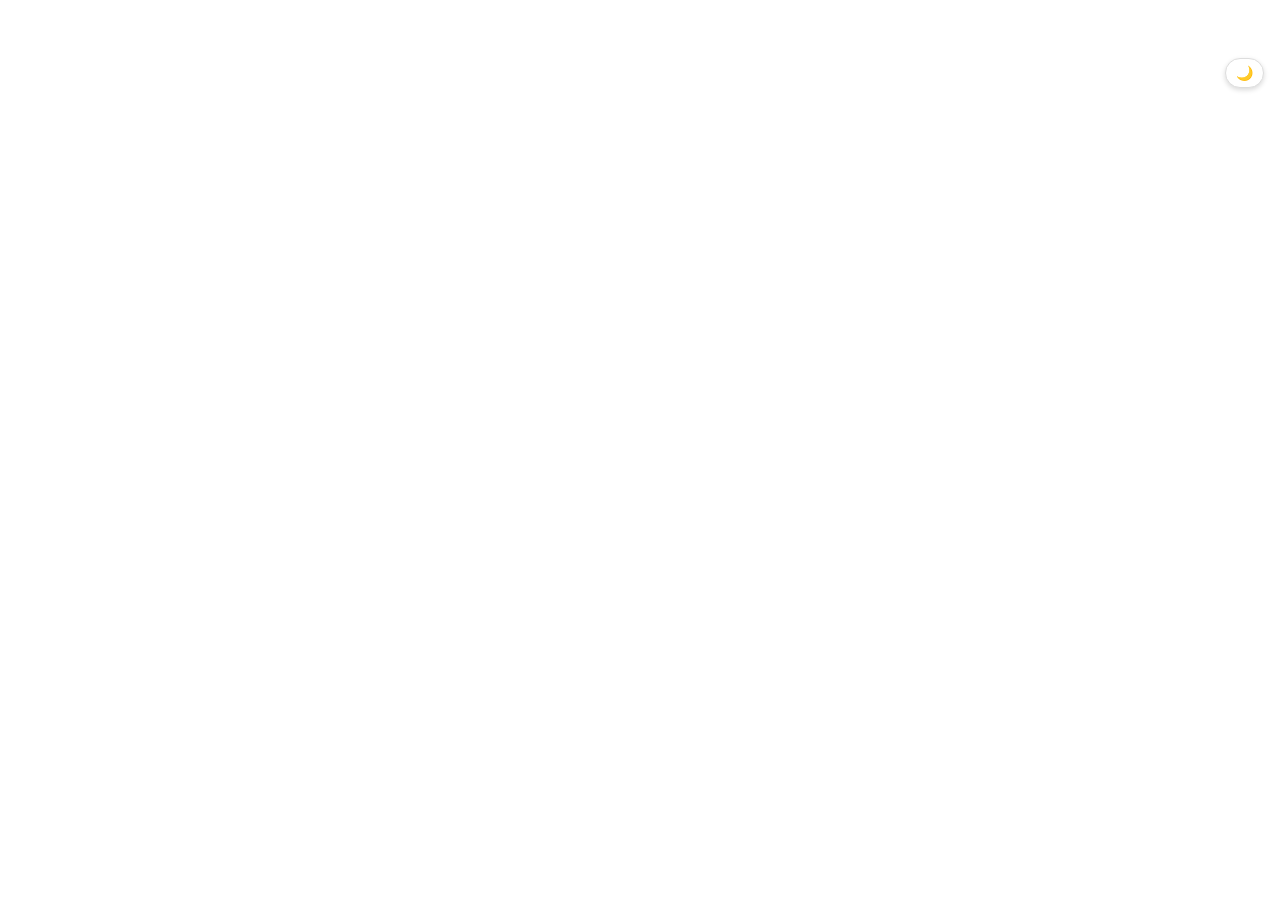
==== docs/index.html @ a21c77ed "docs: add docs docsify" ====
<!DOCTYPE html>
<html lang="en">
<head>
  <meta charset="UTF-8" />
  <title>SkinDx Docs</title>
  <meta name="viewport" content="width=device-width, initial-scale=1.0"/>
  <meta name="description" content="SkinDx Documentation">
  <meta name="author" content="Lise Karimi" />

  <!-- 💊 Emoji Favicon -->
  <link rel="icon" href="data:image/svg+xml,<svg xmlns=%22http://www.w3.org/2000/svg%22 viewBox=%220 0 100 100%22><text y=%22.9em%22 font-size=%2290%22>🔬</text></svg>">

  <!-- Light + Dark themes -->
  <link id="theme-light" rel="stylesheet"
        href="https://cdn.jsdelivr.net/npm/docsify-themeable/dist/css/theme-simple.css">
  <link id="theme-dark" rel="stylesheet"
        href="https://cdn.jsdelivr.net/npm/docsify-themeable/dist/css/theme-simple-dark.css" disabled>

  <style>
    #themeToggle {
      position: fixed;
      right: 16px;
      top: 58px;
      z-index: 9999;
      padding: 6px 10px;
      border-radius: 20px;
      border: 1px solid #ddd;
      background: #fff;
      cursor: pointer;
      font-size: 14px;
      box-shadow: 0 2px 5px rgba(0,0,0,0.15);
    }
    #themeToggle:hover { opacity: 0.85; }
    body[data-theme="dark"] #themeToggle {
      background: #333;
      border-color: #555;
      color: #fff;
    }
    @media (max-width: 768px){
      #themeToggle { right: 12px; top: 52px; }
    }
  </style>
</head>
<body>
  <div id="app"></div>
  <button id="themeToggle" title="Toggle theme">🌙</button>

  <script>
    window.$docsify = {
      name: 'SkinDx Docs',
      repo: 'https://github.com/lisekarimi/skindx',
      loadSidebar: true,
      loadNavbar: true,
      subMaxLevel: 2,
      search: {
        maxAge: 86400000,
        paths: 'auto',
        placeholder: '🔍 Search',
        noData: 'No results found!',
        depth: 6,
        hideOtherSidebarContent: false,
      },
      pagination: {
        previousText: 'Previous',
        nextText: 'Next',
        crossChapter: true,
        crossChapterText: true,
      },
      copyCode: {
        buttonText: 'Copy',
        errorText: 'Error',
        successText: 'Copied!'
      },
      plugins: [
        function (hook) {
          hook.doneEach(function () {
            document.title = 'SkinDx Docs';
          });
        }
      ]
    };

    // Theme toggle
    (function () {
      const KEY = 'docsify-theme';
      const light = document.getElementById('theme-light');
      const dark  = document.getElementById('theme-dark');
      const saved = localStorage.getItem(KEY);
      const prefersDark = matchMedia('(prefers-color-scheme: dark)').matches;
      const toggleBtn = document.getElementById('themeToggle');

      function apply(theme){
        dark.disabled  = theme !== 'dark';
        light.disabled = theme === 'dark';
        localStorage.setItem(KEY, theme);
        toggleBtn.textContent = theme === 'dark' ? '☀️' : '🌙';
        document.body.setAttribute('data-theme', theme);
      }

      apply(saved || (prefersDark ? 'dark' : 'light'));
      toggleBtn.onclick = () => apply(dark.disabled ? 'dark' : 'light');
    })();
  </script>

  <!-- Docsify core + plugins -->

  <script src="https://cdn.jsdelivr.net/npm/docsify@4/lib/docsify.min.js"></script>
  <script src="https://cdn.jsdelivr.net/npm/docsify/lib/plugins/search.min.js"></script>
  <script src="https://cdn.jsdelivr.net/npm/docsify/lib/plugins/zoom-image.min.js"></script>
  <script src="https://cdn.jsdelivr.net/npm/docsify/lib/plugins/emoji.min.js"></script>
  <script src="//cdn.jsdelivr.net/npm/docsify-copy-code/dist/docsify-copy-code.min.js"></script>
  <script src="//cdn.jsdelivr.net/npm/docsify-pagination/dist/docsify-pagination.min.js"></script>
  <!-- Language highlighting -->
  <script src="//cdn.jsdelivr.net/npm/prismjs@1/components/prism-python.min.js"></script>
  <script src="//cdn.jsdelivr.net/npm/prismjs@1/components/prism-bash.min.js"></script>
  <script src="//cdn.jsdelivr.net/npm/prismjs@1/components/prism-yaml.min.js"></script>
  <script src="//cdn.jsdelivr.net/npm/prismjs@1/components/prism-json.min.js"></script>
  <!-- PageBotAI Chatbot - Start -->
  <script src="static/js/chatbot.js"></script>
  <!-- PageBotAI Chatbot - End -->
</body>
</html>
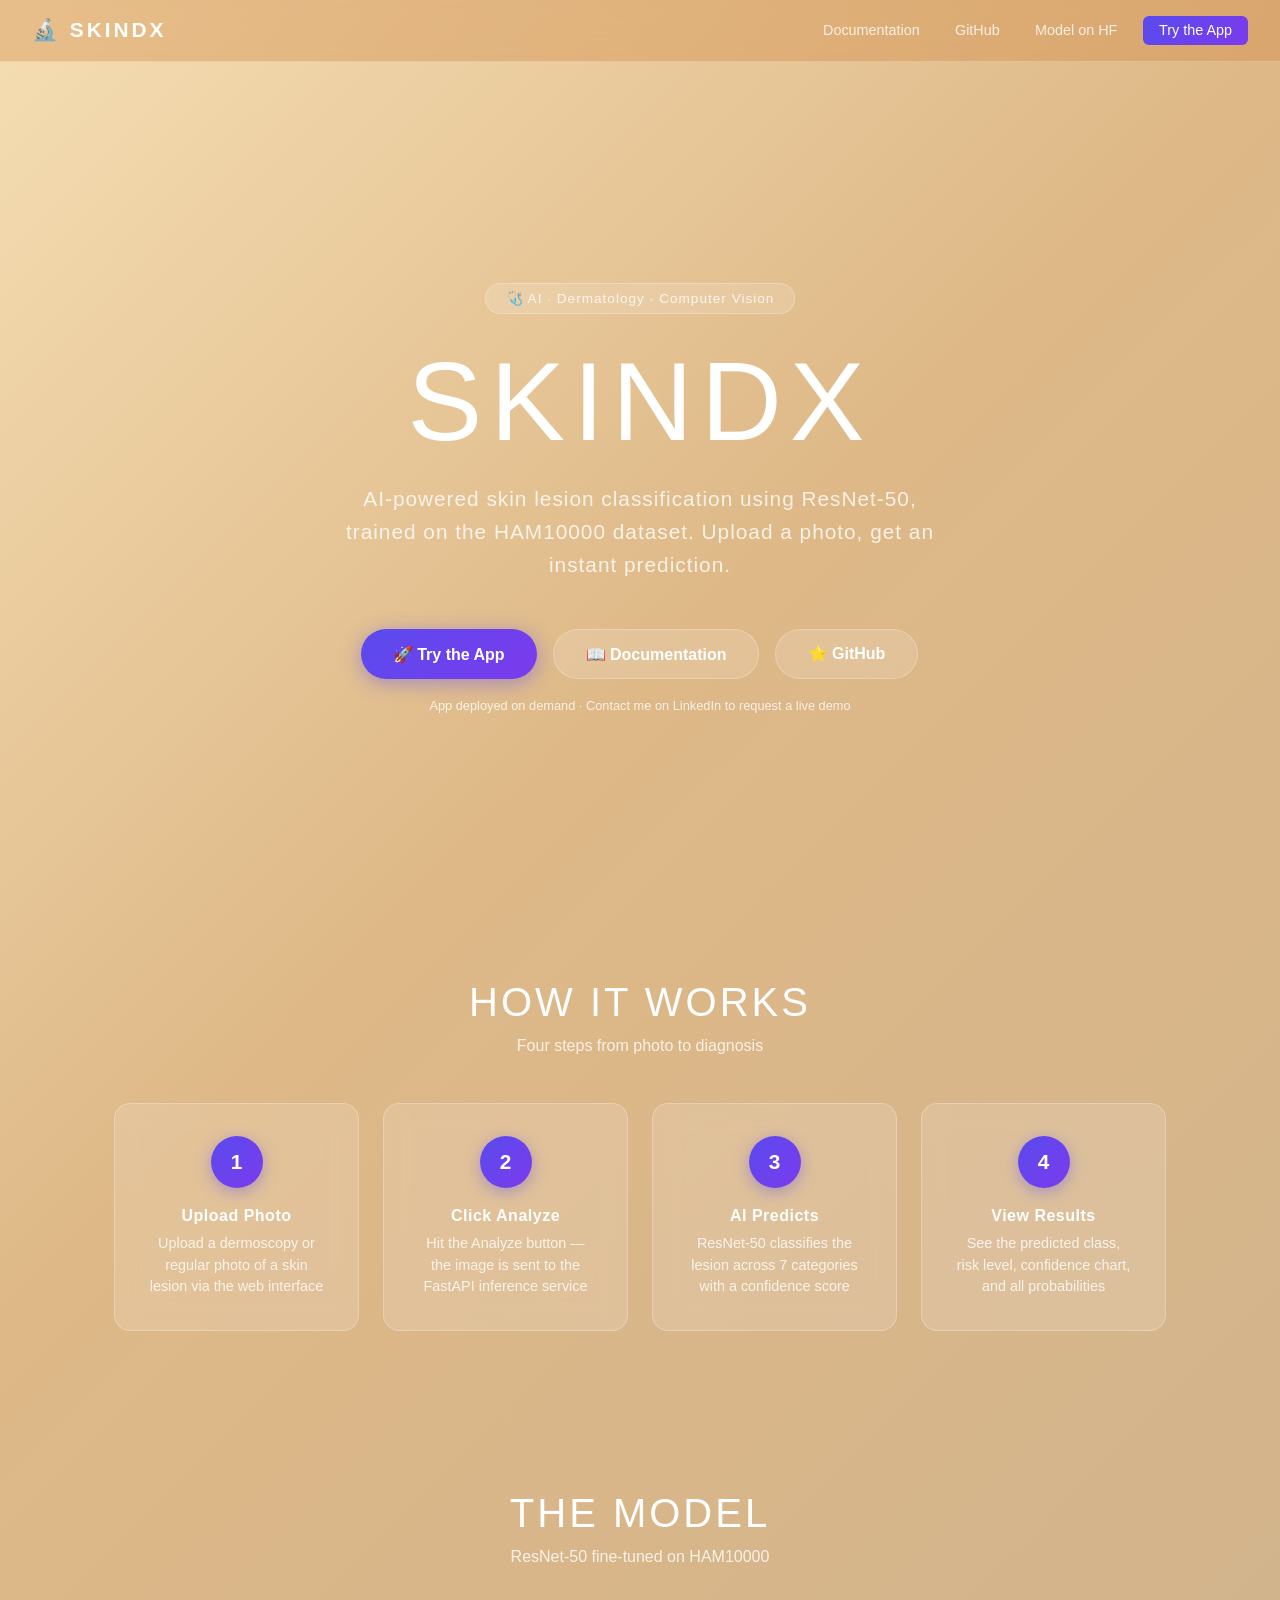
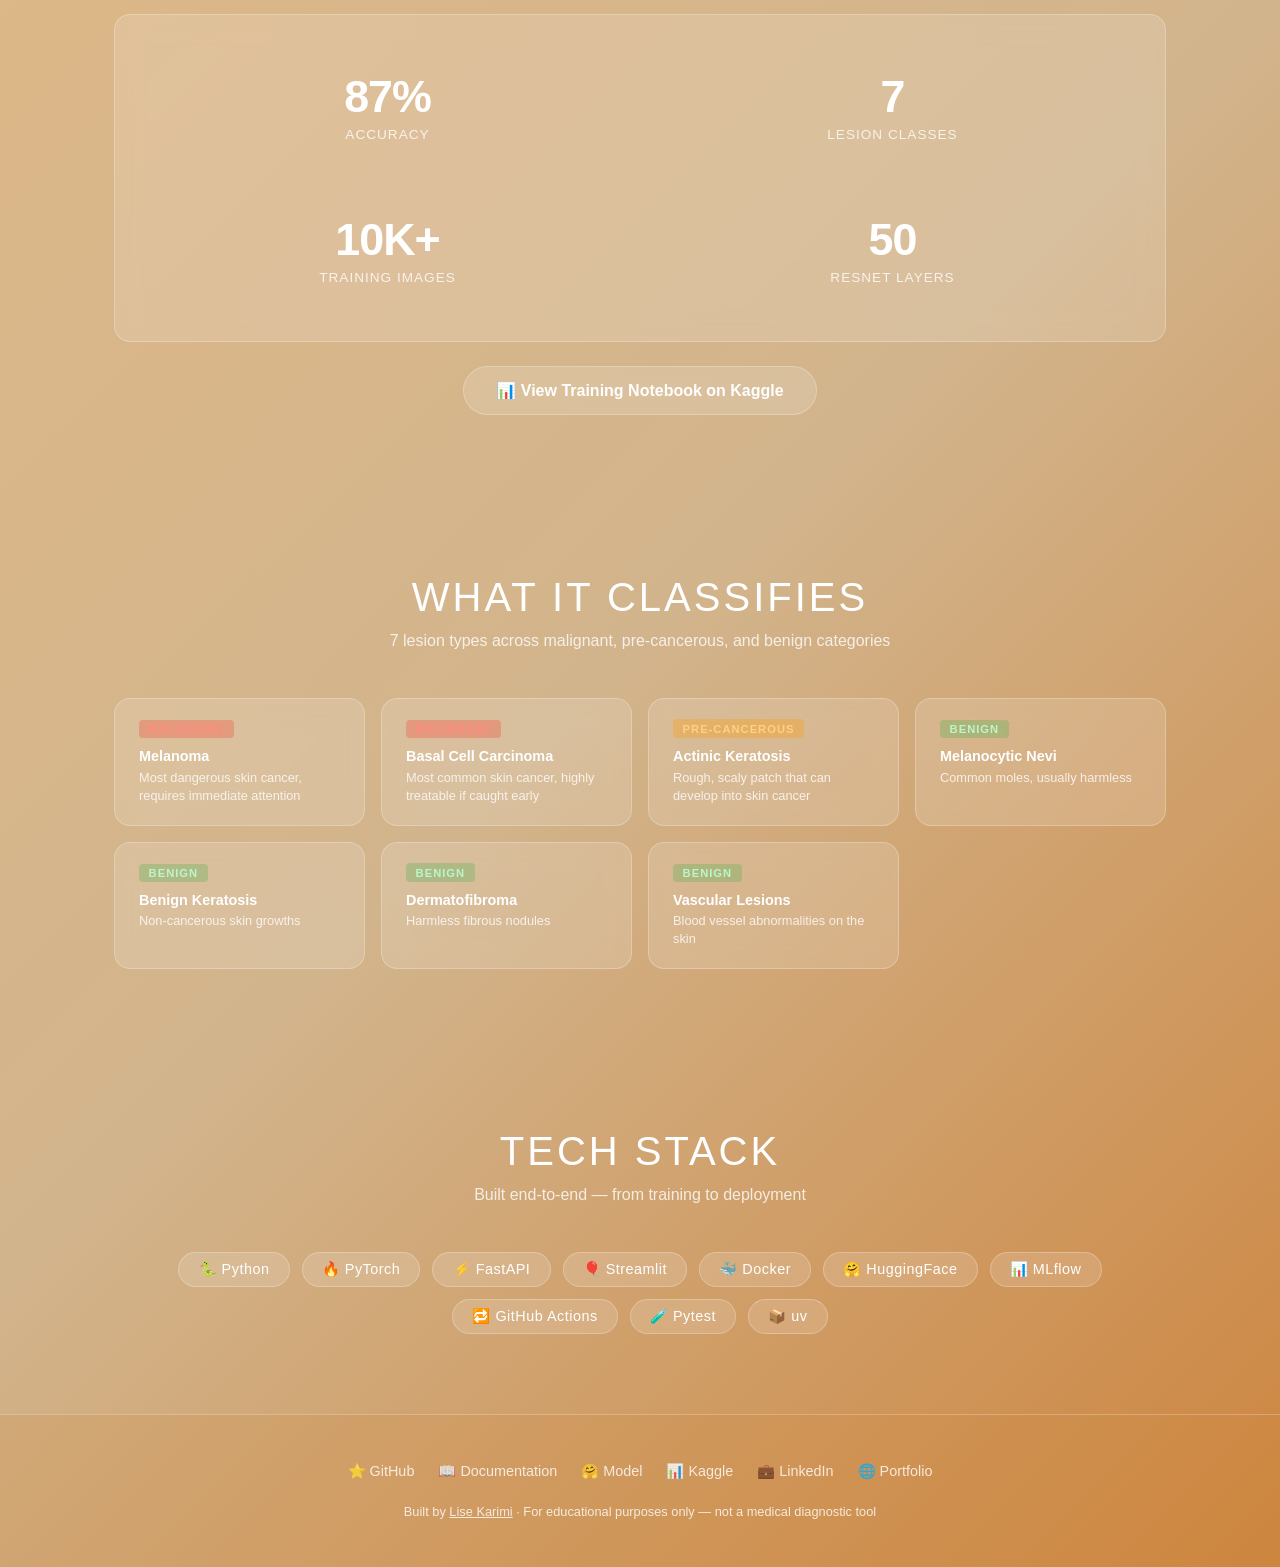
==== commit 5b57c959: "docs: refactor path and add landing page" ====
--- a/docs/index.html
+++ b/docs/index.html
@@ -1,122 +1,421 @@
 <!DOCTYPE html>
 <html lang="en">
 <head>
-  <meta charset="UTF-8" />
-  <title>SkinDx Docs</title>
+  <meta charset="UTF-8"/>
   <meta name="viewport" content="width=device-width, initial-scale=1.0"/>
-  <meta name="description" content="SkinDx Documentation">
-  <meta name="author" content="Lise Karimi" />
-
-  <!-- 💊 Emoji Favicon -->
+  <title>SKINDX — Skin Lesion Classification</title>
+  <meta name="description" content="AI-powered skin lesion classification using ResNet-50. Built with PyTorch, FastAPI, and Streamlit."/>
   <link rel="icon" href="data:image/svg+xml,<svg xmlns=%22http://www.w3.org/2000/svg%22 viewBox=%220 0 100 100%22><text y=%22.9em%22 font-size=%2290%22>🔬</text></svg>">
-
-  <!-- Light + Dark themes -->
-  <link id="theme-light" rel="stylesheet"
-        href="https://cdn.jsdelivr.net/npm/docsify-themeable/dist/css/theme-simple.css">
-  <link id="theme-dark" rel="stylesheet"
-        href="https://cdn.jsdelivr.net/npm/docsify-themeable/dist/css/theme-simple-dark.css" disabled>
-
   <style>
-    #themeToggle {
+    *, *::before, *::after { box-sizing: border-box; margin: 0; padding: 0; }
+
+    :root {
+      --skin-1: #F5DEB3;
+      --skin-2: #DEB887;
+      --skin-3: #D2B48C;
+      --skin-4: #CD853F;
+      --purple: #594bed;
+      --purple-dark: #7c3aed;
+      --glass: rgba(255,255,255,0.15);
+      --glass-border: rgba(255,255,255,0.25);
+      --text: #ffffff;
+      --text-muted: rgba(255,255,255,0.8);
+    }
+
+    html { scroll-behavior: smooth; }
+
+    body {
+      font-family: 'Helvetica Neue', Arial, sans-serif;
+      background: linear-gradient(135deg, var(--skin-1) 0%, var(--skin-2) 30%, var(--skin-3) 65%, var(--skin-4) 100%);
+      min-height: 100vh;
+      color: var(--text);
+    }
+
+    /* ── NAV ── */
+    nav {
       position: fixed;
-      right: 16px;
-      top: 58px;
-      z-index: 9999;
-      padding: 6px 10px;
-      border-radius: 20px;
-      border: 1px solid #ddd;
-      background: #fff;
-      cursor: pointer;
-      font-size: 14px;
-      box-shadow: 0 2px 5px rgba(0,0,0,0.15);
-    }
-    #themeToggle:hover { opacity: 0.85; }
-    body[data-theme="dark"] #themeToggle {
-      background: #333;
-      border-color: #555;
-      color: #fff;
-    }
-    @media (max-width: 768px){
-      #themeToggle { right: 12px; top: 52px; }
+      top: 0; left: 0; right: 0;
+      z-index: 100;
+      display: flex;
+      align-items: center;
+      justify-content: space-between;
+      padding: 1rem 2rem;
+      background: rgba(205,133,63,0.35);
+      backdrop-filter: blur(16px);
+      border-bottom: 1px solid var(--glass-border);
+    }
+    .nav-logo {
+      font-size: 1.3rem;
+      font-weight: 700;
+      letter-spacing: 3px;
+      color: var(--text);
+      text-decoration: none;
+    }
+    .nav-links { display: flex; gap: 1rem; align-items: center; flex-wrap: wrap; }
+    .nav-links a {
+      color: var(--text-muted);
+      text-decoration: none;
+      font-size: 0.9rem;
+      font-weight: 500;
+      transition: color 0.2s;
+      padding: 0.3rem 0.6rem;
+      border-radius: 6px;
+    }
+    .nav-links a:hover { color: var(--text); background: var(--glass); }
+    .nav-links a.btn-nav {
+      background: linear-gradient(135deg, var(--purple), var(--purple-dark));
+      color: var(--text);
+      padding: 0.4rem 1rem;
+    }
+    .nav-links a.btn-nav:hover { opacity: 0.9; background: linear-gradient(135deg, var(--purple), var(--purple-dark)); }
+
+    /* ── SECTIONS ── */
+    section { padding: 5rem 1.5rem; max-width: 1100px; margin: 0 auto; }
+
+    /* ── HERO ── */
+    .hero {
+      min-height: 100vh;
+      display: flex;
+      flex-direction: column;
+      align-items: center;
+      justify-content: center;
+      text-align: center;
+      padding-top: 6rem;
+      max-width: 100%;
+    }
+    .hero-badge {
+      display: inline-block;
+      background: var(--glass);
+      border: 1px solid var(--glass-border);
+      backdrop-filter: blur(8px);
+      border-radius: 50px;
+      padding: 0.4rem 1.2rem;
+      font-size: 0.85rem;
+      letter-spacing: 1px;
+      margin-bottom: 2rem;
+      color: var(--text-muted);
+    }
+    .hero h1 {
+      font-size: clamp(3.5rem, 10vw, 7rem);
+      font-weight: 200;
+      letter-spacing: 8px;
+      line-height: 1;
+      margin-bottom: 1.5rem;
+    }
+    .hero-sub {
+      font-size: clamp(1rem, 2.5vw, 1.3rem);
+      font-weight: 300;
+      color: var(--text-muted);
+      letter-spacing: 1px;
+      max-width: 600px;
+      line-height: 1.6;
+      margin-bottom: 3rem;
+    }
+    .hero-actions { display: flex; gap: 1rem; flex-wrap: wrap; justify-content: center; }
+    .btn {
+      display: inline-flex;
+      align-items: center;
+      gap: 0.5rem;
+      padding: 0.9rem 2rem;
+      border-radius: 50px;
+      font-size: 1rem;
+      font-weight: 600;
+      text-decoration: none;
+      transition: all 0.3s cubic-bezier(0.4,0,0.2,1);
+    }
+    .btn-primary {
+      background: linear-gradient(135deg, var(--purple), var(--purple-dark));
+      color: var(--text);
+      box-shadow: 0 4px 20px rgba(89,75,237,0.45);
+    }
+    .btn-primary:hover {
+      transform: translateY(-2px);
+      box-shadow: 0 8px 28px rgba(89,75,237,0.65);
+    }
+    .btn-secondary {
+      background: var(--glass);
+      color: var(--text);
+      border: 1px solid var(--glass-border);
+      backdrop-filter: blur(8px);
+    }
+    .btn-secondary:hover { background: rgba(255,255,255,0.22); transform: translateY(-2px); }
+    .hero-note {
+      margin-top: 1.2rem;
+      font-size: 0.8rem;
+      color: var(--text-muted);
+    }
+
+    /* ── SECTION HEADER ── */
+    .section-header {
+      text-align: center;
+      margin-bottom: 3rem;
+    }
+    .section-header h2 {
+      font-size: clamp(1.8rem, 4vw, 2.5rem);
+      font-weight: 300;
+      letter-spacing: 3px;
+      margin-bottom: 0.75rem;
+    }
+    .section-header p {
+      color: var(--text-muted);
+      font-size: 1rem;
+      font-weight: 300;
+    }
+
+    /* ── GLASS CARD ── */
+    .card {
+      background: var(--glass);
+      backdrop-filter: blur(12px);
+      border: 1px solid var(--glass-border);
+      border-radius: 16px;
+      padding: 2rem;
+    }
+
+    /* ── HOW IT WORKS ── */
+    .steps { display: grid; grid-template-columns: repeat(auto-fit, minmax(220px, 1fr)); gap: 1.5rem; }
+    .step { text-align: center; }
+    .step-number {
+      width: 52px; height: 52px;
+      background: linear-gradient(135deg, var(--purple), var(--purple-dark));
+      border-radius: 50%;
+      display: flex; align-items: center; justify-content: center;
+      font-size: 1.3rem; font-weight: 700;
+      margin: 0 auto 1.2rem;
+      box-shadow: 0 4px 16px rgba(89,75,237,0.4);
+    }
+    .step h3 { font-size: 1rem; font-weight: 600; margin-bottom: 0.5rem; letter-spacing: 0.5px; }
+    .step p { font-size: 0.9rem; color: var(--text-muted); line-height: 1.5; }
+
+    /* ── MODEL ── */
+    .model-grid { display: grid; grid-template-columns: 1fr 1fr; gap: 1.5rem; }
+    .stat { text-align: center; padding: 1.5rem; }
+    .stat-number { font-size: 2.8rem; font-weight: 700; letter-spacing: -1px; margin-bottom: 0.3rem; }
+    .stat-label { font-size: 0.85rem; color: var(--text-muted); letter-spacing: 1px; text-transform: uppercase; }
+
+    /* ── CLASSES ── */
+    .classes-grid { display: grid; grid-template-columns: repeat(auto-fill, minmax(200px, 1fr)); gap: 1rem; }
+    .class-card { padding: 1.25rem 1.5rem; }
+    .class-tag {
+      display: inline-block;
+      font-size: 0.7rem;
+      font-weight: 700;
+      letter-spacing: 1px;
+      text-transform: uppercase;
+      padding: 0.2rem 0.6rem;
+      border-radius: 4px;
+      margin-bottom: 0.6rem;
+    }
+    .tag-malignant { background: rgba(244,67,54,0.3); color: #ff8a80; }
+    .tag-precancer { background: rgba(255,152,0,0.3); color: #ffd180; }
+    .tag-benign { background: rgba(76,175,80,0.3); color: #b9f6ca; }
+    .class-card h4 { font-size: 0.9rem; font-weight: 600; margin-bottom: 0.3rem; }
+    .class-card p { font-size: 0.8rem; color: var(--text-muted); line-height: 1.4; }
+
+    /* ── TECH STACK ── */
+    .tech-grid { display: flex; flex-wrap: wrap; gap: 0.75rem; justify-content: center; }
+    .tech-pill {
+      background: var(--glass);
+      border: 1px solid var(--glass-border);
+      backdrop-filter: blur(8px);
+      border-radius: 50px;
+      padding: 0.5rem 1.2rem;
+      font-size: 0.9rem;
+      font-weight: 500;
+      letter-spacing: 0.5px;
+    }
+
+    /* ── FOOTER ── */
+    footer {
+      text-align: center;
+      padding: 3rem 1.5rem;
+      border-top: 1px solid var(--glass-border);
+      background: rgba(205,133,63,0.2);
+    }
+    .footer-links { display: flex; gap: 1.5rem; justify-content: center; flex-wrap: wrap; margin-bottom: 1.5rem; }
+    .footer-links a {
+      color: var(--text-muted);
+      text-decoration: none;
+      font-size: 0.9rem;
+      font-weight: 500;
+      transition: color 0.2s;
+    }
+    .footer-links a:hover { color: var(--text); }
+    footer p { font-size: 0.8rem; color: var(--text-muted); }
+
+    /* ── RESPONSIVE ── */
+    @media (max-width: 640px) {
+      nav { padding: 0.8rem 1rem; }
+      .model-grid { grid-template-columns: 1fr 1fr; }
     }
   </style>
 </head>
 <body>
-  <div id="app"></div>
-  <button id="themeToggle" title="Toggle theme">🌙</button>
-
-  <script>
-    window.$docsify = {
-      name: 'SkinDx Docs',
-      repo: 'https://github.com/lisekarimi/skindx',
-      loadSidebar: true,
-      loadNavbar: true,
-      subMaxLevel: 2,
-      search: {
-        maxAge: 86400000,
-        paths: 'auto',
-        placeholder: '🔍 Search',
-        noData: 'No results found!',
-        depth: 6,
-        hideOtherSidebarContent: false,
-      },
-      pagination: {
-        previousText: 'Previous',
-        nextText: 'Next',
-        crossChapter: true,
-        crossChapterText: true,
-      },
-      copyCode: {
-        buttonText: 'Copy',
-        errorText: 'Error',
-        successText: 'Copied!'
-      },
-      plugins: [
-        function (hook) {
-          hook.doneEach(function () {
-            document.title = 'SkinDx Docs';
-          });
-        }
-      ]
-    };
-
-    // Theme toggle
-    (function () {
-      const KEY = 'docsify-theme';
-      const light = document.getElementById('theme-light');
-      const dark  = document.getElementById('theme-dark');
-      const saved = localStorage.getItem(KEY);
-      const prefersDark = matchMedia('(prefers-color-scheme: dark)').matches;
-      const toggleBtn = document.getElementById('themeToggle');
-
-      function apply(theme){
-        dark.disabled  = theme !== 'dark';
-        light.disabled = theme === 'dark';
-        localStorage.setItem(KEY, theme);
-        toggleBtn.textContent = theme === 'dark' ? '☀️' : '🌙';
-        document.body.setAttribute('data-theme', theme);
-      }
-
-      apply(saved || (prefersDark ? 'dark' : 'light'));
-      toggleBtn.onclick = () => apply(dark.disabled ? 'dark' : 'light');
-    })();
-  </script>
-
-  <!-- Docsify core + plugins -->
-
-  <script src="https://cdn.jsdelivr.net/npm/docsify@4/lib/docsify.min.js"></script>
-  <script src="https://cdn.jsdelivr.net/npm/docsify/lib/plugins/search.min.js"></script>
-  <script src="https://cdn.jsdelivr.net/npm/docsify/lib/plugins/zoom-image.min.js"></script>
-  <script src="https://cdn.jsdelivr.net/npm/docsify/lib/plugins/emoji.min.js"></script>
-  <script src="//cdn.jsdelivr.net/npm/docsify-copy-code/dist/docsify-copy-code.min.js"></script>
-  <script src="//cdn.jsdelivr.net/npm/docsify-pagination/dist/docsify-pagination.min.js"></script>
-  <!-- Language highlighting -->
-  <script src="//cdn.jsdelivr.net/npm/prismjs@1/components/prism-python.min.js"></script>
-  <script src="//cdn.jsdelivr.net/npm/prismjs@1/components/prism-bash.min.js"></script>
-  <script src="//cdn.jsdelivr.net/npm/prismjs@1/components/prism-yaml.min.js"></script>
-  <script src="//cdn.jsdelivr.net/npm/prismjs@1/components/prism-json.min.js"></script>
-  <!-- PageBotAI Chatbot - Start -->
-  <script src="static/js/chatbot.js"></script>
-  <!-- PageBotAI Chatbot - End -->
+
+<!-- NAV -->
+<nav>
+  <a class="nav-logo" href="/">🔬 SKINDX</a>
+  <div class="nav-links">
+    <a href="/docs/">Documentation</a>
+    <a href="https://github.com/lisekarimi/skindx">GitHub</a>
+    <a href="https://huggingface.co/lisekarimi/resnet50-ham10000">Model on HF</a>
+    <a class="btn-nav" href="https://skindx.lisekarimi.com">Try the App</a>
+  </div>
+</nav>
+
+<!-- HERO -->
+<div class="hero">
+  <span class="hero-badge">🩺 AI · Dermatology · Computer Vision</span>
+  <h1>SKINDX</h1>
+  <p class="hero-sub">
+    AI-powered skin lesion classification using ResNet-50,
+    trained on the HAM10000 dataset. Upload a photo, get an instant prediction.
+  </p>
+  <div class="hero-actions">
+    <a class="btn btn-primary" href="https://skindx.lisekarimi.com">🚀 Try the App</a>
+    <a class="btn btn-secondary" href="/docs/">📖 Documentation</a>
+    <a class="btn btn-secondary" href="https://github.com/lisekarimi/skindx">⭐ GitHub</a>
+  </div>
+  <p class="hero-note">App deployed on demand · Contact me on LinkedIn to request a live demo</p>
+</div>
+
+<!-- HOW IT WORKS -->
+<section>
+  <div class="section-header">
+    <h2>HOW IT WORKS</h2>
+    <p>Four steps from photo to diagnosis</p>
+  </div>
+  <div class="steps">
+    <div class="card step">
+      <div class="step-number">1</div>
+      <h3>Upload Photo</h3>
+      <p>Upload a dermoscopy or regular photo of a skin lesion via the web interface</p>
+    </div>
+    <div class="card step">
+      <div class="step-number">2</div>
+      <h3>Click Analyze</h3>
+      <p>Hit the Analyze button — the image is sent to the FastAPI inference service</p>
+    </div>
+    <div class="card step">
+      <div class="step-number">3</div>
+      <h3>AI Predicts</h3>
+      <p>ResNet-50 classifies the lesion across 7 categories with a confidence score</p>
+    </div>
+    <div class="card step">
+      <div class="step-number">4</div>
+      <h3>View Results</h3>
+      <p>See the predicted class, risk level, confidence chart, and all probabilities</p>
+    </div>
+  </div>
+</section>
+
+<!-- MODEL -->
+<section>
+  <div class="section-header">
+    <h2>THE MODEL</h2>
+    <p>ResNet-50 fine-tuned on HAM10000</p>
+  </div>
+  <div class="card model-grid">
+    <div class="stat">
+      <div class="stat-number">87%</div>
+      <div class="stat-label">Accuracy</div>
+    </div>
+    <div class="stat">
+      <div class="stat-number">7</div>
+      <div class="stat-label">Lesion Classes</div>
+    </div>
+    <div class="stat">
+      <div class="stat-number">10K+</div>
+      <div class="stat-label">Training Images</div>
+    </div>
+    <div class="stat">
+      <div class="stat-number">50</div>
+      <div class="stat-label">ResNet Layers</div>
+    </div>
+  </div>
+  <div style="text-align:center; margin-top:1.5rem;">
+    <a class="btn btn-secondary" href="https://www.kaggle.com/code/lizk75/skin-cancer-resnet-balanced-87-acc">
+      📊 View Training Notebook on Kaggle
+    </a>
+  </div>
+</section>
+
+<!-- LESION CLASSES -->
+<section>
+  <div class="section-header">
+    <h2>WHAT IT CLASSIFIES</h2>
+    <p>7 lesion types across malignant, pre-cancerous, and benign categories</p>
+  </div>
+  <div class="classes-grid">
+    <div class="card class-card">
+      <span class="class-tag tag-malignant">Malignant</span>
+      <h4>Melanoma</h4>
+      <p>Most dangerous skin cancer, requires immediate attention</p>
+    </div>
+    <div class="card class-card">
+      <span class="class-tag tag-malignant">Malignant</span>
+      <h4>Basal Cell Carcinoma</h4>
+      <p>Most common skin cancer, highly treatable if caught early</p>
+    </div>
+    <div class="card class-card">
+      <span class="class-tag tag-precancer">Pre-cancerous</span>
+      <h4>Actinic Keratosis</h4>
+      <p>Rough, scaly patch that can develop into skin cancer</p>
+    </div>
+    <div class="card class-card">
+      <span class="class-tag tag-benign">Benign</span>
+      <h4>Melanocytic Nevi</h4>
+      <p>Common moles, usually harmless</p>
+    </div>
+    <div class="card class-card">
+      <span class="class-tag tag-benign">Benign</span>
+      <h4>Benign Keratosis</h4>
+      <p>Non-cancerous skin growths</p>
+    </div>
+    <div class="card class-card">
+      <span class="class-tag tag-benign">Benign</span>
+      <h4>Dermatofibroma</h4>
+      <p>Harmless fibrous nodules</p>
+    </div>
+    <div class="card class-card">
+      <span class="class-tag tag-benign">Benign</span>
+      <h4>Vascular Lesions</h4>
+      <p>Blood vessel abnormalities on the skin</p>
+    </div>
+  </div>
+</section>
+
+<!-- TECH STACK -->
+<section>
+  <div class="section-header">
+    <h2>TECH STACK</h2>
+    <p>Built end-to-end — from training to deployment</p>
+  </div>
+  <div class="tech-grid">
+    <span class="tech-pill">🐍 Python</span>
+    <span class="tech-pill">🔥 PyTorch</span>
+    <span class="tech-pill">⚡ FastAPI</span>
+    <span class="tech-pill">🎈 Streamlit</span>
+    <span class="tech-pill">🐳 Docker</span>
+    <span class="tech-pill">🤗 HuggingFace</span>
+    <span class="tech-pill">📊 MLflow</span>
+    <span class="tech-pill">🔁 GitHub Actions</span>
+    <span class="tech-pill">🧪 Pytest</span>
+    <span class="tech-pill">📦 uv</span>
+  </div>
+</section>
+
+<!-- FOOTER -->
+<footer>
+  <div class="footer-links">
+    <a href="https://github.com/lisekarimi/skindx">⭐ GitHub</a>
+    <a href="/docs/">📖 Documentation</a>
+    <a href="https://huggingface.co/lisekarimi/resnet50-ham10000">🤗 Model</a>
+    <a href="https://www.kaggle.com/code/lizk75/skin-cancer-resnet-balanced-87-acc">📊 Kaggle</a>
+    <a href="https://linkedin.com/in/lisekarimi/">💼 LinkedIn</a>
+    <a href="https://lisekarimi.com">🌐 Portfolio</a>
+  </div>
+  <p>Built by <a href="https://lisekarimi.com" style="color:inherit;">Lise Karimi</a> · For educational purposes only — not a medical diagnostic tool</p>
+</footer>
+
 </body>
 </html>
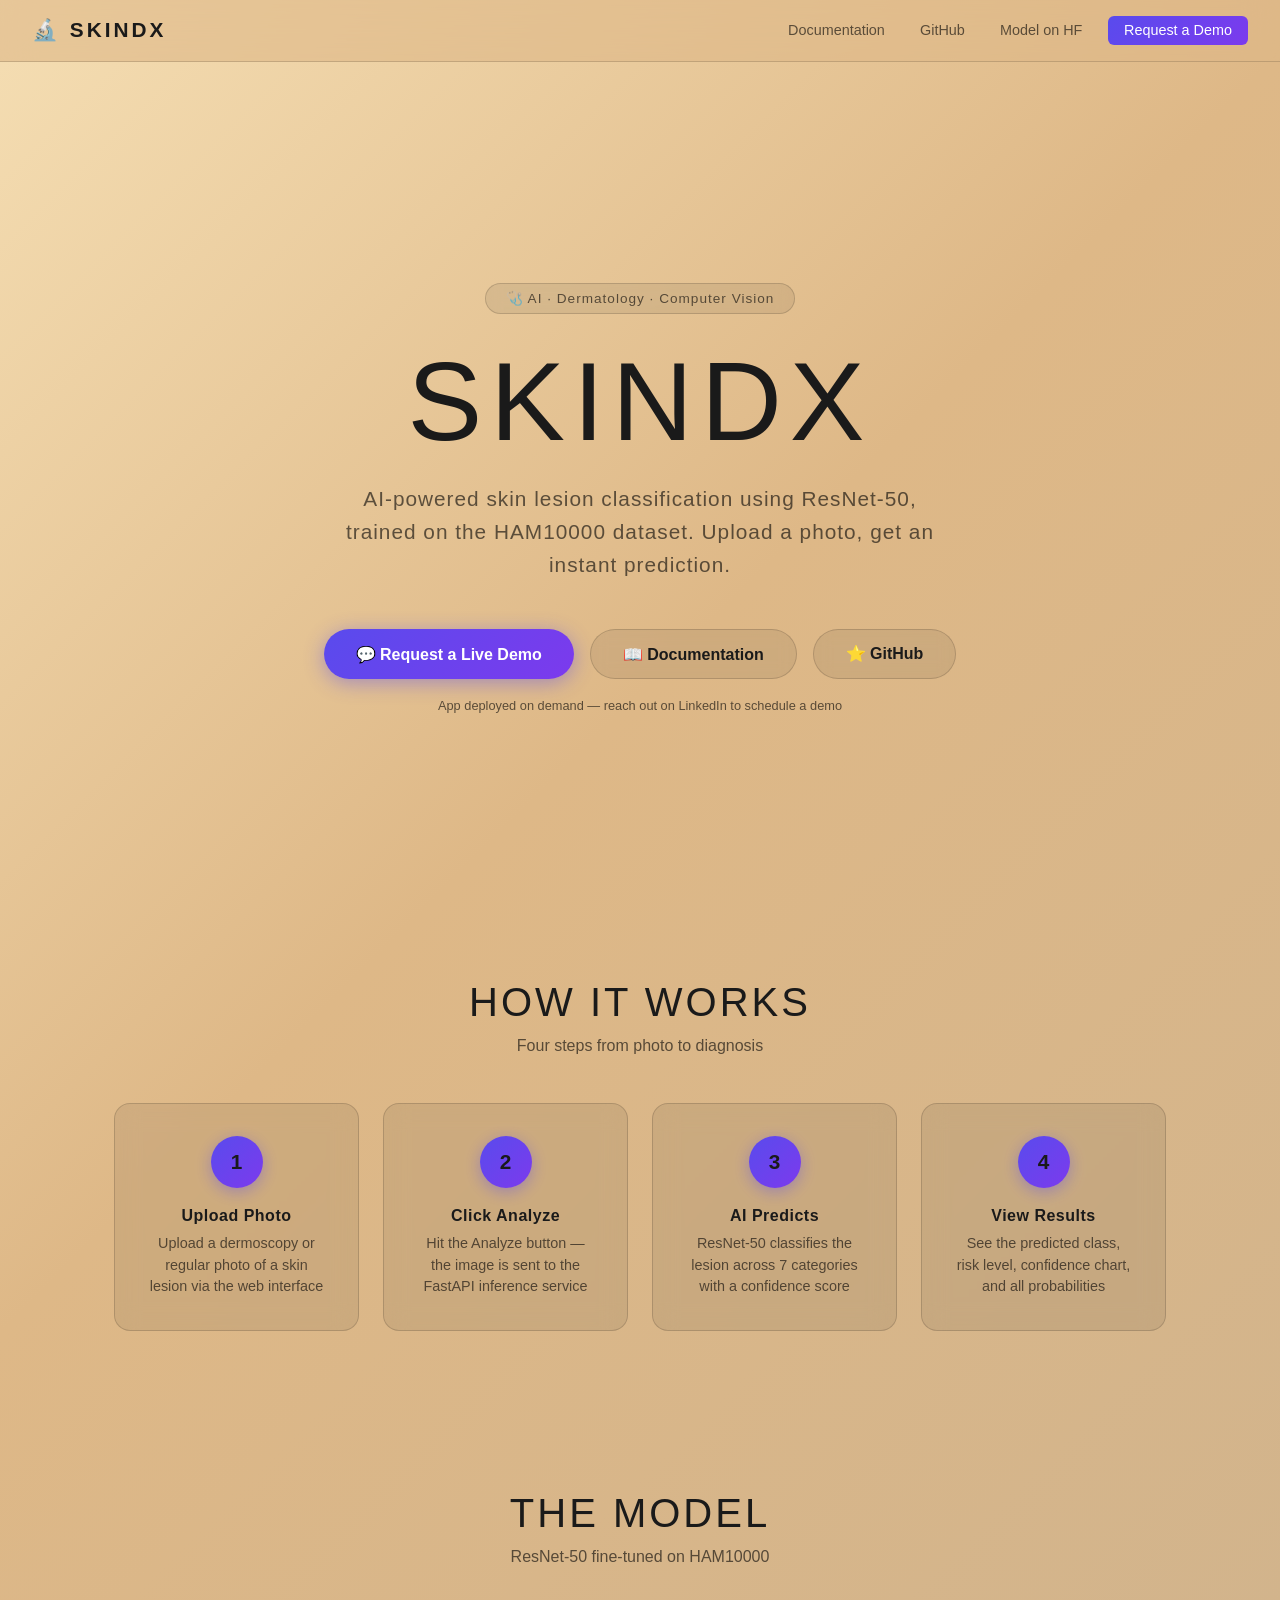
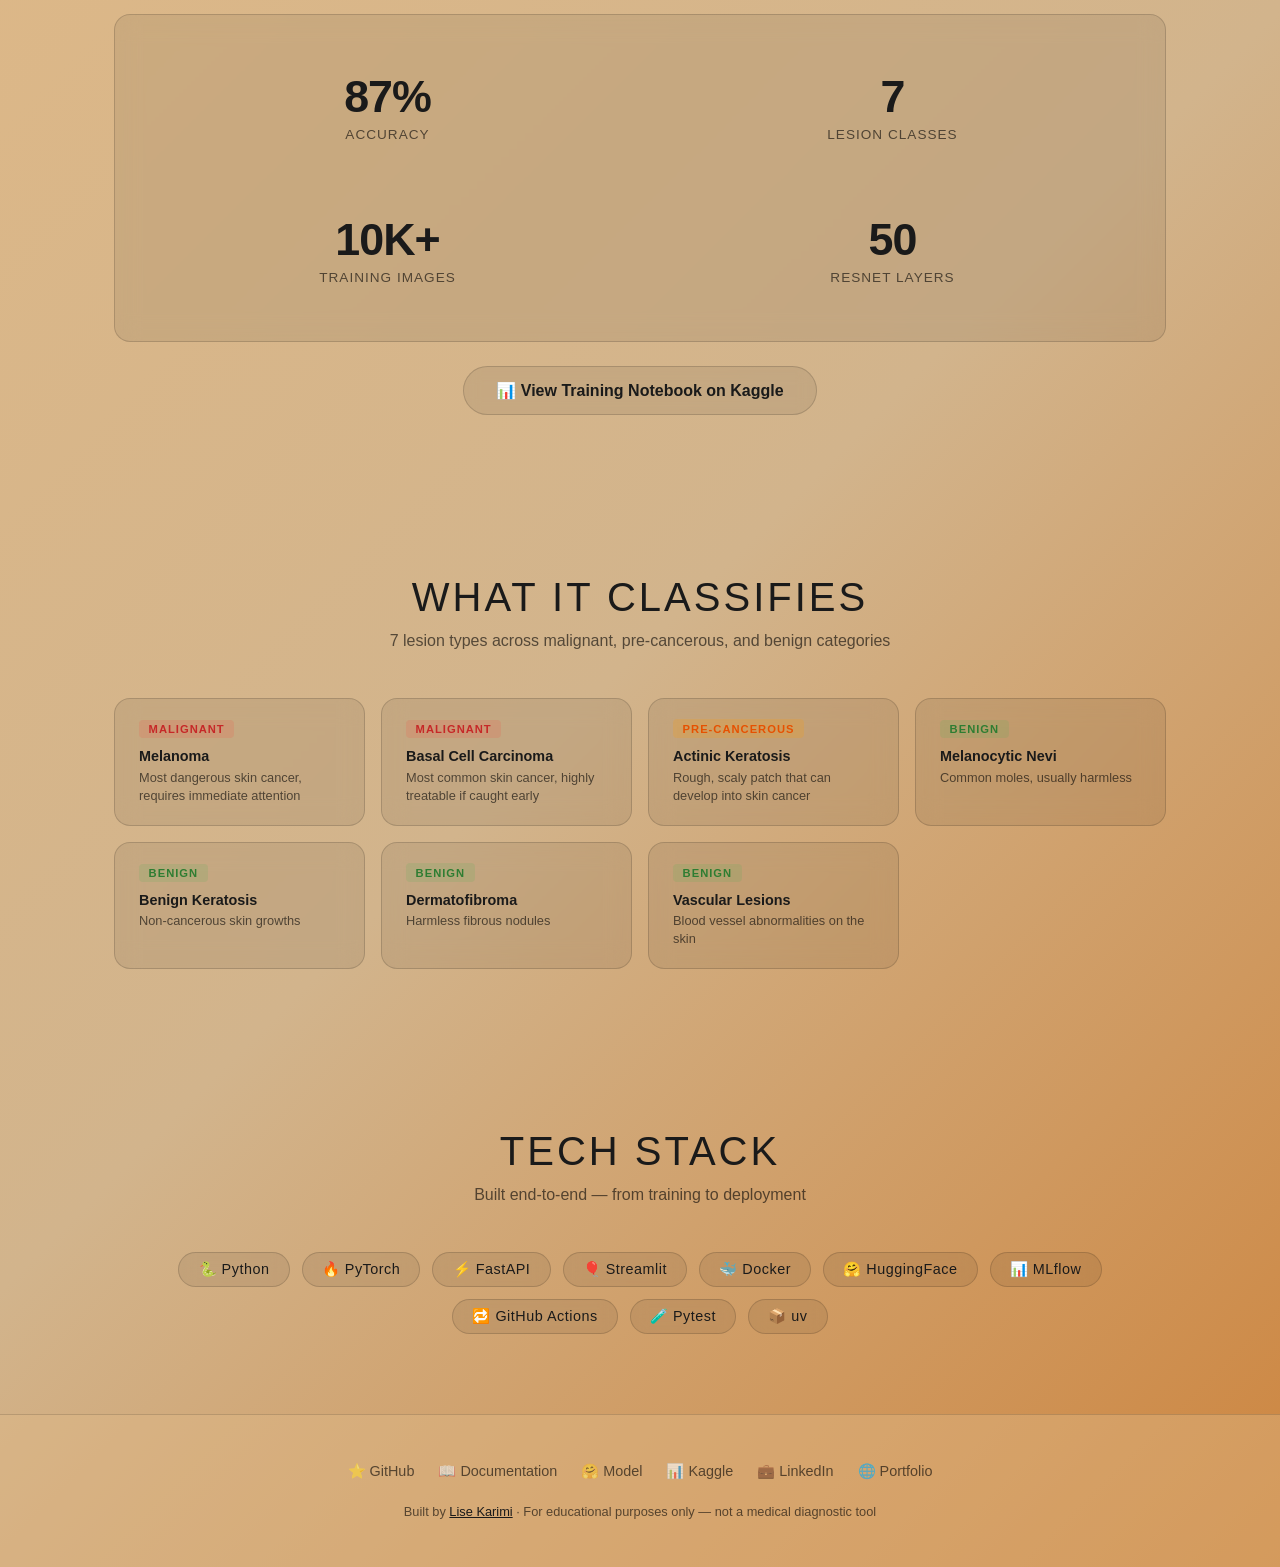
==== commit 056141f7: "chore: enhance UI in index.html" ====
--- a/docs/index.html
+++ b/docs/index.html
@@ -16,10 +16,10 @@
       --skin-4: #CD853F;
       --purple: #594bed;
       --purple-dark: #7c3aed;
-      --glass: rgba(255,255,255,0.15);
-      --glass-border: rgba(255,255,255,0.25);
-      --text: #ffffff;
-      --text-muted: rgba(255,255,255,0.8);
+      --glass: rgba(0,0,0,0.07);
+      --glass-border: rgba(0,0,0,0.15);
+      --text: #1a1a1a;
+      --text-muted: rgba(0,0,0,0.6);
     }
 
     html { scroll-behavior: smooth; }
@@ -40,7 +40,7 @@
       align-items: center;
       justify-content: space-between;
       padding: 1rem 2rem;
-      background: rgba(205,133,63,0.35);
+      background: rgba(222,184,135,0.6);
       backdrop-filter: blur(16px);
       border-bottom: 1px solid var(--glass-border);
     }
@@ -64,7 +64,7 @@
     .nav-links a:hover { color: var(--text); background: var(--glass); }
     .nav-links a.btn-nav {
       background: linear-gradient(135deg, var(--purple), var(--purple-dark));
-      color: var(--text);
+      color: #ffffff;
       padding: 0.4rem 1rem;
     }
     .nav-links a.btn-nav:hover { opacity: 0.9; background: linear-gradient(135deg, var(--purple), var(--purple-dark)); }
@@ -125,7 +125,7 @@
     }
     .btn-primary {
       background: linear-gradient(135deg, var(--purple), var(--purple-dark));
-      color: var(--text);
+      color: #ffffff;
       box-shadow: 0 4px 20px rgba(89,75,237,0.45);
     }
     .btn-primary:hover {
@@ -205,9 +205,9 @@
       border-radius: 4px;
       margin-bottom: 0.6rem;
     }
-    .tag-malignant { background: rgba(244,67,54,0.3); color: #ff8a80; }
-    .tag-precancer { background: rgba(255,152,0,0.3); color: #ffd180; }
-    .tag-benign { background: rgba(76,175,80,0.3); color: #b9f6ca; }
+    .tag-malignant { background: rgba(244,67,54,0.15); color: #c62828; }
+    .tag-precancer { background: rgba(255,152,0,0.2); color: #e65100; }
+    .tag-benign { background: rgba(76,175,80,0.15); color: #2e7d32; }
     .class-card h4 { font-size: 0.9rem; font-weight: 600; margin-bottom: 0.3rem; }
     .class-card p { font-size: 0.8rem; color: var(--text-muted); line-height: 1.4; }
 
@@ -229,7 +229,7 @@
       text-align: center;
       padding: 3rem 1.5rem;
       border-top: 1px solid var(--glass-border);
-      background: rgba(205,133,63,0.2);
+      background: rgba(222,184,135,0.4);
     }
     .footer-links { display: flex; gap: 1.5rem; justify-content: center; flex-wrap: wrap; margin-bottom: 1.5rem; }
     .footer-links a {
@@ -258,7 +258,7 @@
     <a href="/docs/">Documentation</a>
     <a href="https://github.com/lisekarimi/skindx">GitHub</a>
     <a href="https://huggingface.co/lisekarimi/resnet50-ham10000">Model on HF</a>
-    <a class="btn-nav" href="https://skindx.lisekarimi.com">Try the App</a>
+    <a class="btn-nav" href="https://linkedin.com/in/lisekarimi/">Request a Demo</a>
   </div>
 </nav>
 
@@ -271,11 +271,11 @@
     trained on the HAM10000 dataset. Upload a photo, get an instant prediction.
   </p>
   <div class="hero-actions">
-    <a class="btn btn-primary" href="https://skindx.lisekarimi.com">🚀 Try the App</a>
+    <a class="btn btn-primary" href="https://linkedin.com/in/lisekarimi/">💬 Request a Live Demo</a>
     <a class="btn btn-secondary" href="/docs/">📖 Documentation</a>
     <a class="btn btn-secondary" href="https://github.com/lisekarimi/skindx">⭐ GitHub</a>
   </div>
-  <p class="hero-note">App deployed on demand · Contact me on LinkedIn to request a live demo</p>
+  <p class="hero-note">App deployed on demand — reach out on LinkedIn to schedule a demo</p>
 </div>
 
 <!-- HOW IT WORKS -->
@@ -414,7 +414,7 @@
     <a href="https://linkedin.com/in/lisekarimi/">💼 LinkedIn</a>
     <a href="https://lisekarimi.com">🌐 Portfolio</a>
   </div>
-  <p>Built by <a href="https://lisekarimi.com" style="color:inherit;">Lise Karimi</a> · For educational purposes only — not a medical diagnostic tool</p>
+  <p>Built by <a href="https://lisekarimi.com" style="color:var(--text);">Lise Karimi</a> · For educational purposes only — not a medical diagnostic tool</p>
 </footer>
 
 </body>
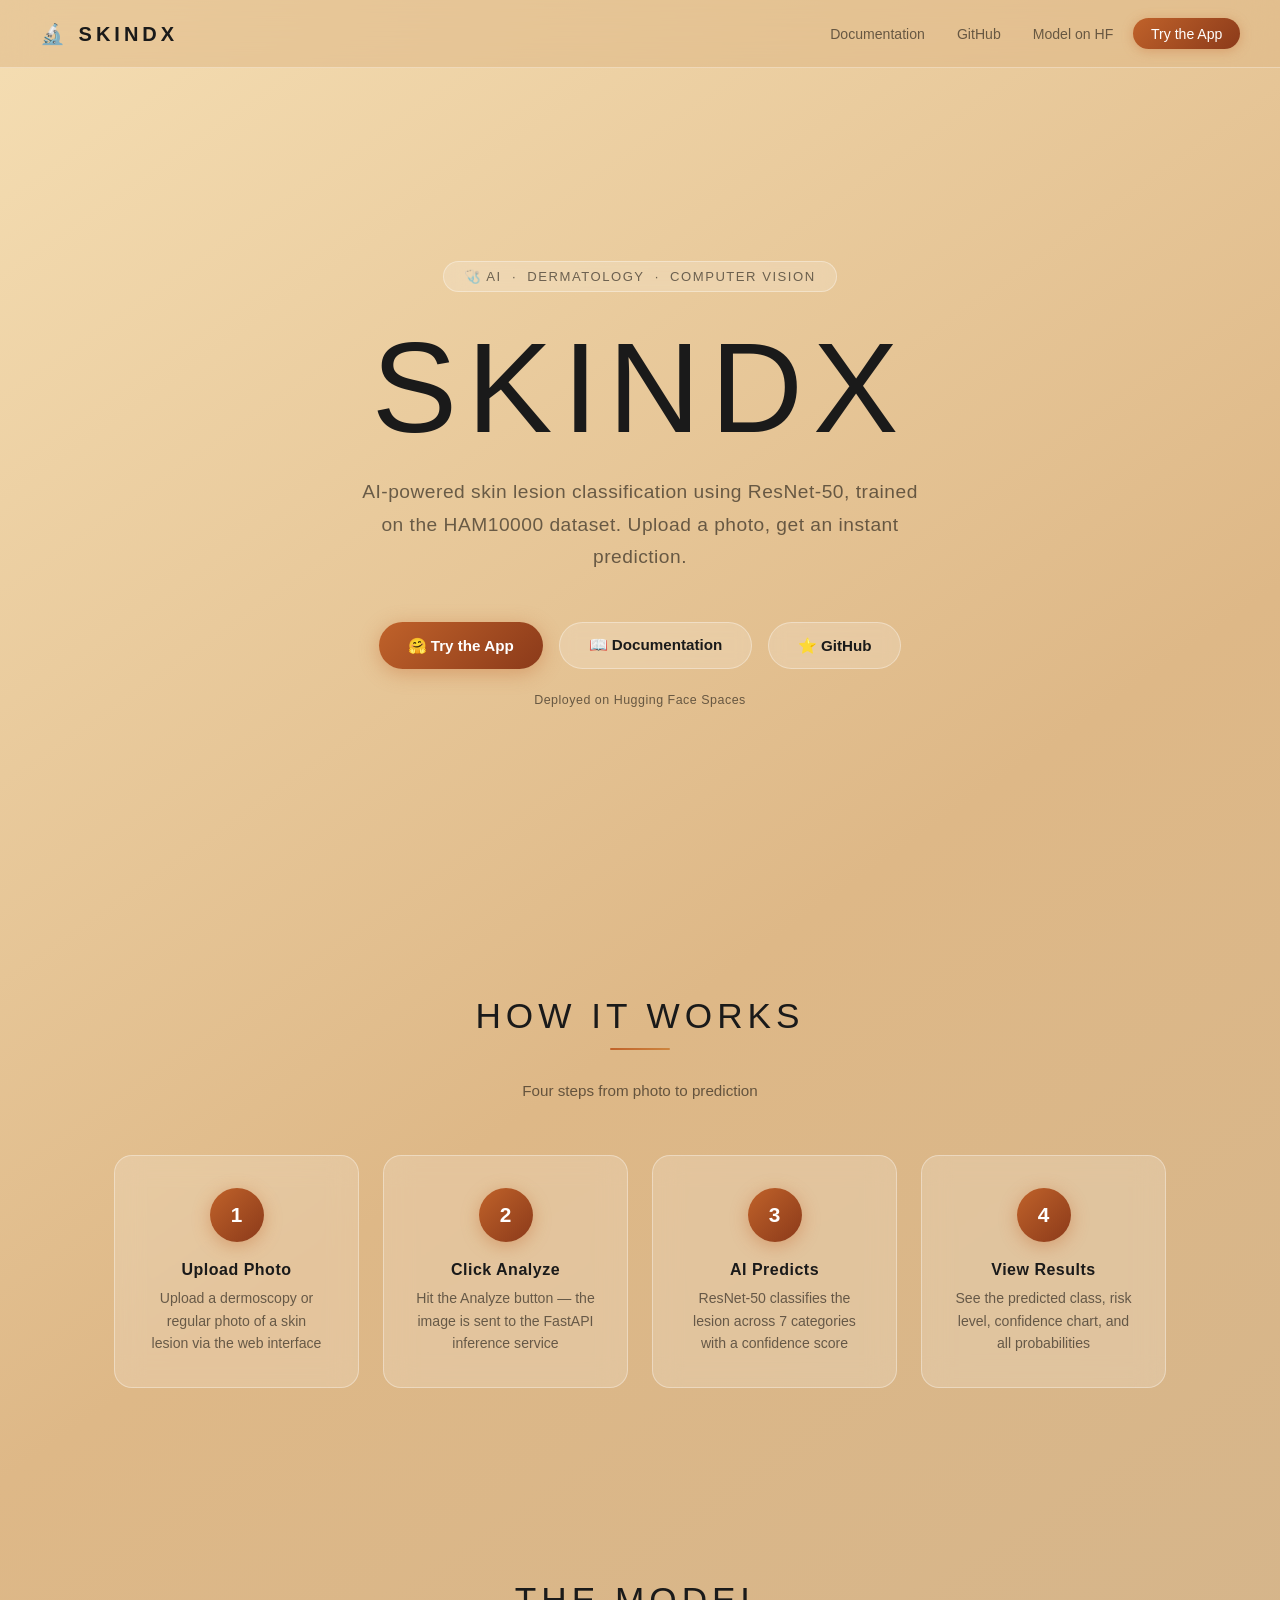
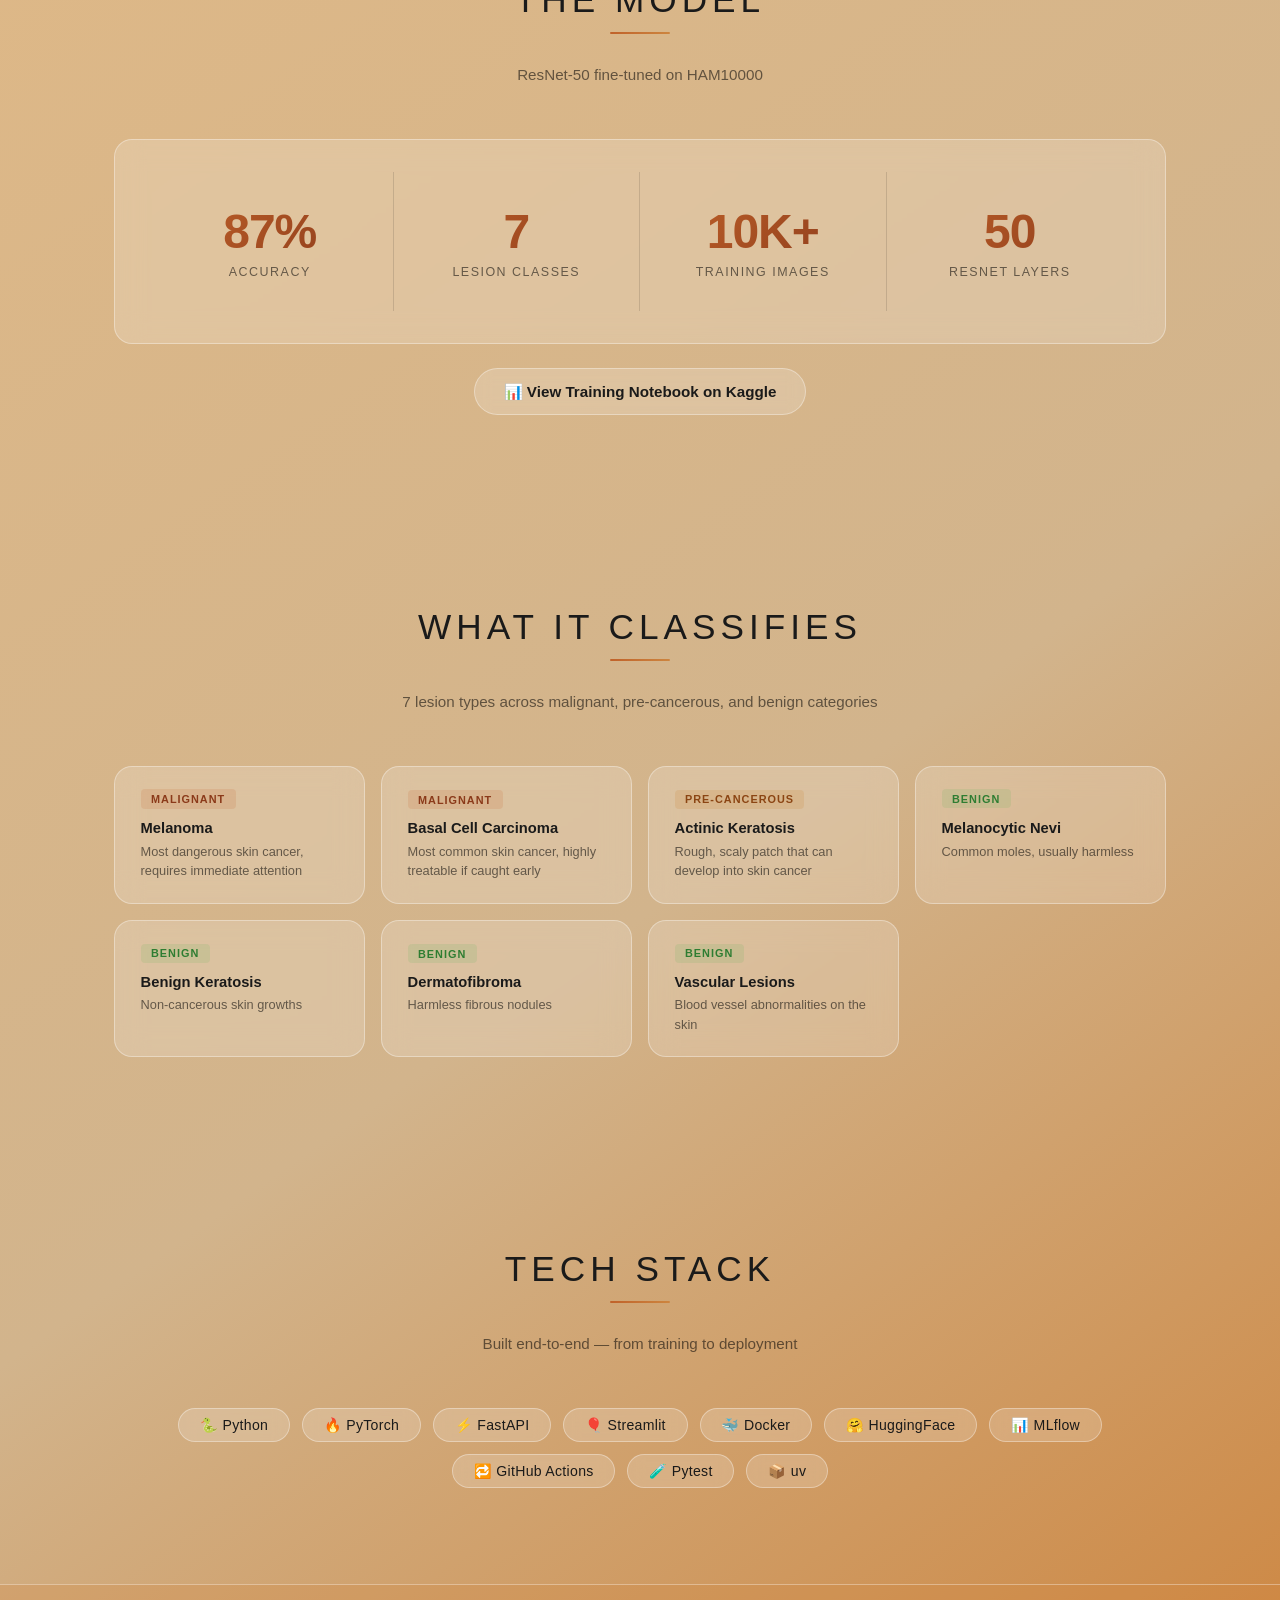
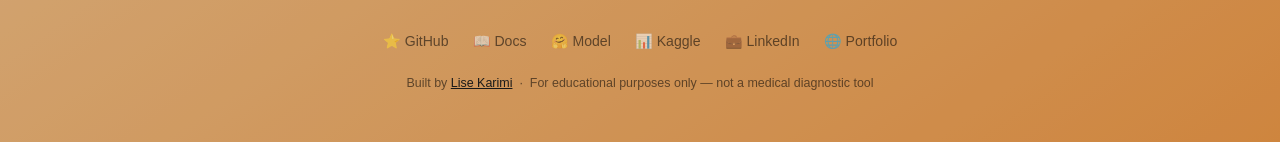
==== commit 0e0f0bd8: "chore: migrate deployment to HF Spaces" ====
--- a/docs/index.html
+++ b/docs/index.html
@@ -14,19 +14,22 @@
       --skin-2: #DEB887;
       --skin-3: #D2B48C;
       --skin-4: #CD853F;
-      --purple: #594bed;
-      --purple-dark: #7c3aed;
-      --glass: rgba(0,0,0,0.07);
-      --glass-border: rgba(0,0,0,0.15);
+      --accent: #C0622A;
+      --accent-dark: #8B3A1A;
+      --glass: rgba(255,255,255,0.18);
+      --glass-border: rgba(255,255,255,0.35);
+      --glass-dark: rgba(0,0,0,0.07);
+      --glass-dark-border: rgba(0,0,0,0.12);
       --text: #1a1a1a;
-      --text-muted: rgba(0,0,0,0.6);
+      --text-muted: rgba(0,0,0,0.55);
+      --nav-h: 68px;
     }
 
     html { scroll-behavior: smooth; }
 
     body {
       font-family: 'Helvetica Neue', Arial, sans-serif;
-      background: linear-gradient(135deg, var(--skin-1) 0%, var(--skin-2) 30%, var(--skin-3) 65%, var(--skin-4) 100%);
+      background: linear-gradient(145deg, var(--skin-1) 0%, var(--skin-2) 35%, var(--skin-3) 70%, var(--skin-4) 100%);
       min-height: 100vh;
       color: var(--text);
     }
@@ -35,42 +38,123 @@
     nav {
       position: fixed;
       top: 0; left: 0; right: 0;
-      z-index: 100;
+      z-index: 200;
+      height: var(--nav-h);
       display: flex;
       align-items: center;
       justify-content: space-between;
-      padding: 1rem 2rem;
-      background: rgba(222,184,135,0.6);
-      backdrop-filter: blur(16px);
+      padding: 0 2.5rem;
+      background: rgba(222,184,135,0.55);
+      backdrop-filter: blur(20px);
+      -webkit-backdrop-filter: blur(20px);
       border-bottom: 1px solid var(--glass-border);
+      transition: background 0.3s;
     }
     .nav-logo {
-      font-size: 1.3rem;
+      font-size: 1.25rem;
       font-weight: 700;
-      letter-spacing: 3px;
+      letter-spacing: 4px;
       color: var(--text);
       text-decoration: none;
-    }
-    .nav-links { display: flex; gap: 1rem; align-items: center; flex-wrap: wrap; }
+      flex-shrink: 0;
+    }
+    .nav-links {
+      display: flex;
+      gap: 0.5rem;
+      align-items: center;
+    }
     .nav-links a {
       color: var(--text-muted);
       text-decoration: none;
-      font-size: 0.9rem;
+      font-size: 0.88rem;
       font-weight: 500;
-      transition: color 0.2s;
-      padding: 0.3rem 0.6rem;
-      border-radius: 6px;
+      transition: color 0.2s, background 0.2s;
+      padding: 0.35rem 0.75rem;
+      border-radius: 8px;
+      white-space: nowrap;
     }
     .nav-links a:hover { color: var(--text); background: var(--glass); }
     .nav-links a.btn-nav {
-      background: linear-gradient(135deg, var(--purple), var(--purple-dark));
-      color: #ffffff;
-      padding: 0.4rem 1rem;
-    }
-    .nav-links a.btn-nav:hover { opacity: 0.9; background: linear-gradient(135deg, var(--purple), var(--purple-dark)); }
+      background: linear-gradient(135deg, var(--accent), var(--accent-dark));
+      color: #fff;
+      padding: 0.45rem 1.1rem;
+      border-radius: 50px;
+      box-shadow: 0 2px 12px rgba(192,98,42,0.35);
+    }
+    .nav-links a.btn-nav:hover {
+      opacity: 0.9;
+      background: linear-gradient(135deg, var(--accent), var(--accent-dark));
+      transform: translateY(-1px);
+      box-shadow: 0 4px 16px rgba(192,98,42,0.45);
+    }
+
+    /* ── HAMBURGER ── */
+    .hamburger {
+      display: none;
+      flex-direction: column;
+      justify-content: center;
+      gap: 5px;
+      cursor: pointer;
+      padding: 8px;
+      border-radius: 8px;
+      border: none;
+      background: none;
+      z-index: 300;
+    }
+    .hamburger span {
+      display: block;
+      width: 24px;
+      height: 2px;
+      background: var(--text);
+      border-radius: 2px;
+      transition: all 0.3s ease;
+    }
+    .hamburger.open span:nth-child(1) { transform: translateY(7px) rotate(45deg); }
+    .hamburger.open span:nth-child(2) { opacity: 0; transform: scaleX(0); }
+    .hamburger.open span:nth-child(3) { transform: translateY(-7px) rotate(-45deg); }
+
+    /* ── MOBILE MENU OVERLAY ── */
+    .mobile-menu {
+      display: none;
+      position: fixed;
+      top: var(--nav-h);
+      left: 0; right: 0;
+      background: rgba(222,184,135,0.97);
+      backdrop-filter: blur(20px);
+      -webkit-backdrop-filter: blur(20px);
+      border-bottom: 1px solid var(--glass-border);
+      flex-direction: column;
+      padding: 1.5rem 2rem 2rem;
+      gap: 0.5rem;
+      z-index: 190;
+      animation: slideDown 0.25s ease;
+    }
+    .mobile-menu.open { display: flex; }
+    .mobile-menu a {
+      color: var(--text);
+      text-decoration: none;
+      font-size: 1rem;
+      font-weight: 500;
+      padding: 0.75rem 1rem;
+      border-radius: 10px;
+      transition: background 0.2s;
+    }
+    .mobile-menu a:hover { background: var(--glass); }
+    .mobile-menu a.btn-nav {
+      background: linear-gradient(135deg, var(--accent), var(--accent-dark));
+      color: #fff;
+      text-align: center;
+      margin-top: 0.5rem;
+      box-shadow: 0 2px 12px rgba(192,98,42,0.35);
+    }
+
+    @keyframes slideDown {
+      from { opacity: 0; transform: translateY(-10px); }
+      to   { opacity: 1; transform: translateY(0); }
+    }
 
     /* ── SECTIONS ── */
-    section { padding: 5rem 1.5rem; max-width: 1100px; margin: 0 auto; }
+    section { padding: 6rem 1.5rem; max-width: 1100px; margin: 0 auto; }
 
     /* ── HERO ── */
     .hero {
@@ -80,35 +164,38 @@
       align-items: center;
       justify-content: center;
       text-align: center;
-      padding-top: 6rem;
+      padding-top: var(--nav-h);
       max-width: 100%;
     }
     .hero-badge {
-      display: inline-block;
+      display: inline-flex;
+      align-items: center;
+      gap: 0.5rem;
       background: var(--glass);
       border: 1px solid var(--glass-border);
-      backdrop-filter: blur(8px);
+      backdrop-filter: blur(10px);
       border-radius: 50px;
-      padding: 0.4rem 1.2rem;
-      font-size: 0.85rem;
-      letter-spacing: 1px;
+      padding: 0.45rem 1.3rem;
+      font-size: 0.82rem;
+      letter-spacing: 1.5px;
       margin-bottom: 2rem;
       color: var(--text-muted);
+      text-transform: uppercase;
     }
     .hero h1 {
-      font-size: clamp(3.5rem, 10vw, 7rem);
+      font-size: clamp(3.5rem, 12vw, 8rem);
       font-weight: 200;
-      letter-spacing: 8px;
+      letter-spacing: 10px;
       line-height: 1;
       margin-bottom: 1.5rem;
     }
     .hero-sub {
-      font-size: clamp(1rem, 2.5vw, 1.3rem);
+      font-size: clamp(0.95rem, 2.5vw, 1.2rem);
       font-weight: 300;
       color: var(--text-muted);
-      letter-spacing: 1px;
-      max-width: 600px;
-      line-height: 1.6;
+      letter-spacing: 0.5px;
+      max-width: 580px;
+      line-height: 1.7;
       margin-bottom: 3rem;
     }
     .hero-actions { display: flex; gap: 1rem; flex-wrap: wrap; justify-content: center; }
@@ -116,21 +203,22 @@
       display: inline-flex;
       align-items: center;
       gap: 0.5rem;
-      padding: 0.9rem 2rem;
+      padding: 0.85rem 1.8rem;
       border-radius: 50px;
-      font-size: 1rem;
+      font-size: 0.95rem;
       font-weight: 600;
       text-decoration: none;
       transition: all 0.3s cubic-bezier(0.4,0,0.2,1);
+      white-space: nowrap;
     }
     .btn-primary {
-      background: linear-gradient(135deg, var(--purple), var(--purple-dark));
-      color: #ffffff;
-      box-shadow: 0 4px 20px rgba(89,75,237,0.45);
+      background: linear-gradient(135deg, var(--accent), var(--accent-dark));
+      color: #fff;
+      box-shadow: 0 4px 20px rgba(192,98,42,0.4);
     }
     .btn-primary:hover {
       transform: translateY(-2px);
-      box-shadow: 0 8px 28px rgba(89,75,237,0.65);
+      box-shadow: 0 8px 28px rgba(192,98,42,0.55);
     }
     .btn-secondary {
       background: var(--glass);
@@ -138,78 +226,109 @@
       border: 1px solid var(--glass-border);
       backdrop-filter: blur(8px);
     }
-    .btn-secondary:hover { background: rgba(255,255,255,0.22); transform: translateY(-2px); }
+    .btn-secondary:hover { background: rgba(255,255,255,0.3); transform: translateY(-2px); }
     .hero-note {
-      margin-top: 1.2rem;
-      font-size: 0.8rem;
+      margin-top: 1.5rem;
+      font-size: 0.78rem;
       color: var(--text-muted);
+      letter-spacing: 0.5px;
+    }
+
+    /* ── DIVIDER ── */
+    .divider {
+      width: 60px;
+      height: 2px;
+      background: linear-gradient(90deg, var(--accent), var(--skin-4));
+      margin: 0 auto 2rem;
+      border-radius: 2px;
     }
 
     /* ── SECTION HEADER ── */
     .section-header {
       text-align: center;
-      margin-bottom: 3rem;
+      margin-bottom: 3.5rem;
     }
     .section-header h2 {
-      font-size: clamp(1.8rem, 4vw, 2.5rem);
+      font-size: clamp(1.6rem, 4vw, 2.2rem);
       font-weight: 300;
-      letter-spacing: 3px;
+      letter-spacing: 5px;
       margin-bottom: 0.75rem;
+      text-transform: uppercase;
     }
     .section-header p {
       color: var(--text-muted);
-      font-size: 1rem;
+      font-size: 0.95rem;
       font-weight: 300;
     }
 
     /* ── GLASS CARD ── */
     .card {
       background: var(--glass);
-      backdrop-filter: blur(12px);
+      backdrop-filter: blur(14px);
+      -webkit-backdrop-filter: blur(14px);
       border: 1px solid var(--glass-border);
-      border-radius: 16px;
+      border-radius: 18px;
       padding: 2rem;
+      transition: transform 0.2s, box-shadow 0.2s;
+    }
+    .card:hover {
+      transform: translateY(-3px);
+      box-shadow: 0 12px 40px rgba(0,0,0,0.1);
     }
 
     /* ── HOW IT WORKS ── */
     .steps { display: grid; grid-template-columns: repeat(auto-fit, minmax(220px, 1fr)); gap: 1.5rem; }
     .step { text-align: center; }
     .step-number {
-      width: 52px; height: 52px;
-      background: linear-gradient(135deg, var(--purple), var(--purple-dark));
+      width: 54px; height: 54px;
+      background: linear-gradient(135deg, var(--accent), var(--accent-dark));
       border-radius: 50%;
       display: flex; align-items: center; justify-content: center;
-      font-size: 1.3rem; font-weight: 700;
+      font-size: 1.3rem; font-weight: 700; color: #fff;
       margin: 0 auto 1.2rem;
-      box-shadow: 0 4px 16px rgba(89,75,237,0.4);
+      box-shadow: 0 4px 18px rgba(192,98,42,0.4);
     }
     .step h3 { font-size: 1rem; font-weight: 600; margin-bottom: 0.5rem; letter-spacing: 0.5px; }
-    .step p { font-size: 0.9rem; color: var(--text-muted); line-height: 1.5; }
-
-    /* ── MODEL ── */
-    .model-grid { display: grid; grid-template-columns: 1fr 1fr; gap: 1.5rem; }
-    .stat { text-align: center; padding: 1.5rem; }
-    .stat-number { font-size: 2.8rem; font-weight: 700; letter-spacing: -1px; margin-bottom: 0.3rem; }
-    .stat-label { font-size: 0.85rem; color: var(--text-muted); letter-spacing: 1px; text-transform: uppercase; }
+    .step p { font-size: 0.88rem; color: var(--text-muted); line-height: 1.6; }
+
+    /* ── MODEL STATS ── */
+    .model-grid { display: grid; grid-template-columns: repeat(4, 1fr); gap: 0; }
+    .stat {
+      text-align: center;
+      padding: 2rem 1rem;
+      border-right: 1px solid var(--glass-dark-border);
+    }
+    .stat:last-child { border-right: none; }
+    .stat-number {
+      font-size: clamp(2rem, 5vw, 3rem);
+      font-weight: 700;
+      letter-spacing: -1px;
+      margin-bottom: 0.4rem;
+      background: linear-gradient(135deg, var(--accent), var(--accent-dark));
+      -webkit-background-clip: text;
+      -webkit-text-fill-color: transparent;
+      background-clip: text;
+    }
+    .stat-label { font-size: 0.78rem; color: var(--text-muted); letter-spacing: 1.5px; text-transform: uppercase; }
 
     /* ── CLASSES ── */
-    .classes-grid { display: grid; grid-template-columns: repeat(auto-fill, minmax(200px, 1fr)); gap: 1rem; }
-    .class-card { padding: 1.25rem 1.5rem; }
+    .classes-grid { display: grid; grid-template-columns: repeat(auto-fill, minmax(210px, 1fr)); gap: 1rem; }
+    .class-card { padding: 1.4rem 1.6rem; }
     .class-tag {
       display: inline-block;
-      font-size: 0.7rem;
+      font-size: 0.68rem;
       font-weight: 700;
       letter-spacing: 1px;
       text-transform: uppercase;
-      padding: 0.2rem 0.6rem;
+      padding: 0.22rem 0.65rem;
       border-radius: 4px;
-      margin-bottom: 0.6rem;
-    }
-    .tag-malignant { background: rgba(244,67,54,0.15); color: #c62828; }
-    .tag-precancer { background: rgba(255,152,0,0.2); color: #e65100; }
-    .tag-benign { background: rgba(76,175,80,0.15); color: #2e7d32; }
-    .class-card h4 { font-size: 0.9rem; font-weight: 600; margin-bottom: 0.3rem; }
-    .class-card p { font-size: 0.8rem; color: var(--text-muted); line-height: 1.4; }
+      margin-bottom: 0.7rem;
+    }
+    .tag-malignant { background: rgba(192,98,42,0.15); color: var(--accent-dark); }
+    .tag-precancer  { background: rgba(205,133,63,0.2);  color: #8B4513; }
+    .tag-benign     { background: rgba(76,175,80,0.13);  color: #2e7d32; }
+    .class-card h4 { font-size: 0.92rem; font-weight: 600; margin-bottom: 0.35rem; }
+    .class-card p  { font-size: 0.8rem; color: var(--text-muted); line-height: 1.5; }
 
     /* ── TECH STACK ── */
     .tech-grid { display: flex; flex-wrap: wrap; gap: 0.75rem; justify-content: center; }
@@ -218,34 +337,57 @@
       border: 1px solid var(--glass-border);
       backdrop-filter: blur(8px);
       border-radius: 50px;
-      padding: 0.5rem 1.2rem;
-      font-size: 0.9rem;
+      padding: 0.5rem 1.3rem;
+      font-size: 0.88rem;
       font-weight: 500;
-      letter-spacing: 0.5px;
-    }
+      letter-spacing: 0.3px;
+      transition: transform 0.2s, background 0.2s;
+    }
+    .tech-pill:hover { transform: translateY(-2px); background: rgba(255,255,255,0.3); }
 
     /* ── FOOTER ── */
     footer {
       text-align: center;
       padding: 3rem 1.5rem;
       border-top: 1px solid var(--glass-border);
-      background: rgba(222,184,135,0.4);
+      background: rgba(205,133,63,0.25);
     }
     .footer-links { display: flex; gap: 1.5rem; justify-content: center; flex-wrap: wrap; margin-bottom: 1.5rem; }
     .footer-links a {
       color: var(--text-muted);
       text-decoration: none;
-      font-size: 0.9rem;
+      font-size: 0.88rem;
       font-weight: 500;
       transition: color 0.2s;
     }
     .footer-links a:hover { color: var(--text); }
-    footer p { font-size: 0.8rem; color: var(--text-muted); }
+    footer p { font-size: 0.78rem; color: var(--text-muted); line-height: 1.7; }
 
     /* ── RESPONSIVE ── */
-    @media (max-width: 640px) {
-      nav { padding: 0.8rem 1rem; }
+    @media (max-width: 768px) {
+      nav { padding: 0 1.25rem; }
+      .nav-links { display: none; }
+      .hamburger { display: flex; }
+
+      .hero h1 { letter-spacing: 6px; }
+
       .model-grid { grid-template-columns: 1fr 1fr; }
+      .stat { border-right: none; border-bottom: 1px solid var(--glass-dark-border); padding: 1.5rem; }
+      .stat:nth-child(odd) { border-right: 1px solid var(--glass-dark-border); }
+      .stat:nth-last-child(-n+2) { border-bottom: none; }
+
+      .steps { grid-template-columns: 1fr 1fr; }
+
+      .hero-actions { flex-direction: column; align-items: center; }
+      .btn { width: 100%; max-width: 300px; justify-content: center; }
+
+      section { padding: 4rem 1.25rem; }
+    }
+
+    @media (max-width: 480px) {
+      .steps { grid-template-columns: 1fr; }
+      .model-grid { grid-template-columns: 1fr 1fr; }
+      .footer-links { gap: 1rem; }
     }
   </style>
 </head>
@@ -255,34 +397,46 @@
 <nav>
   <a class="nav-logo" href="/">🔬 SKINDX</a>
   <div class="nav-links">
-    <a href="/docs/">Documentation</a>
+    <a href="docs/">Documentation</a>
     <a href="https://github.com/lisekarimi/skindx">GitHub</a>
     <a href="https://huggingface.co/lisekarimi/resnet50-ham10000">Model on HF</a>
-    <a class="btn-nav" href="https://linkedin.com/in/lisekarimi/">Request a Demo</a>
-  </div>
+    <a class="btn-nav" href="https://huggingface.co/spaces/lisekarimi/skindx-app">Try the App</a>
+  </div>
+  <button class="hamburger" id="hamburger" aria-label="Toggle menu">
+    <span></span><span></span><span></span>
+  </button>
 </nav>
+
+<!-- MOBILE MENU -->
+<div class="mobile-menu" id="mobileMenu">
+  <a href="docs/">📖 Documentation</a>
+  <a href="https://github.com/lisekarimi/skindx">⭐ GitHub</a>
+  <a href="https://huggingface.co/lisekarimi/resnet50-ham10000">🤗 Model on HF</a>
+  <a class="btn-nav" href="https://huggingface.co/spaces/lisekarimi/skindx-app">🤗 Try the App</a>
+</div>
 
 <!-- HERO -->
 <div class="hero">
-  <span class="hero-badge">🩺 AI · Dermatology · Computer Vision</span>
+  <span class="hero-badge">🩺 AI &nbsp;·&nbsp; Dermatology &nbsp;·&nbsp; Computer Vision</span>
   <h1>SKINDX</h1>
   <p class="hero-sub">
     AI-powered skin lesion classification using ResNet-50,
     trained on the HAM10000 dataset. Upload a photo, get an instant prediction.
   </p>
   <div class="hero-actions">
-    <a class="btn btn-primary" href="https://linkedin.com/in/lisekarimi/">💬 Request a Live Demo</a>
-    <a class="btn btn-secondary" href="/docs/">📖 Documentation</a>
+    <a class="btn btn-primary" href="https://huggingface.co/spaces/lisekarimi/skindx-app">🤗 Try the App</a>
+    <a class="btn btn-secondary" href="docs/">📖 Documentation</a>
     <a class="btn btn-secondary" href="https://github.com/lisekarimi/skindx">⭐ GitHub</a>
   </div>
-  <p class="hero-note">App deployed on demand — reach out on LinkedIn to schedule a demo</p>
+  <p class="hero-note">Deployed on Hugging Face Spaces</p>
 </div>
 
 <!-- HOW IT WORKS -->
 <section>
   <div class="section-header">
-    <h2>HOW IT WORKS</h2>
-    <p>Four steps from photo to diagnosis</p>
+    <h2>How It Works</h2>
+    <div class="divider"></div>
+    <p>Four steps from photo to prediction</p>
   </div>
   <div class="steps">
     <div class="card step">
@@ -311,7 +465,8 @@
 <!-- MODEL -->
 <section>
   <div class="section-header">
-    <h2>THE MODEL</h2>
+    <h2>The Model</h2>
+    <div class="divider"></div>
     <p>ResNet-50 fine-tuned on HAM10000</p>
   </div>
   <div class="card model-grid">
@@ -342,7 +497,8 @@
 <!-- LESION CLASSES -->
 <section>
   <div class="section-header">
-    <h2>WHAT IT CLASSIFIES</h2>
+    <h2>What It Classifies</h2>
+    <div class="divider"></div>
     <p>7 lesion types across malignant, pre-cancerous, and benign categories</p>
   </div>
   <div class="classes-grid">
@@ -387,7 +543,8 @@
 <!-- TECH STACK -->
 <section>
   <div class="section-header">
-    <h2>TECH STACK</h2>
+    <h2>Tech Stack</h2>
+    <div class="divider"></div>
     <p>Built end-to-end — from training to deployment</p>
   </div>
   <div class="tech-grid">
@@ -408,14 +565,43 @@
 <footer>
   <div class="footer-links">
     <a href="https://github.com/lisekarimi/skindx">⭐ GitHub</a>
-    <a href="/docs/">📖 Documentation</a>
+    <a href="docs/">📖 Docs</a>
     <a href="https://huggingface.co/lisekarimi/resnet50-ham10000">🤗 Model</a>
     <a href="https://www.kaggle.com/code/lizk75/skin-cancer-resnet-balanced-87-acc">📊 Kaggle</a>
     <a href="https://linkedin.com/in/lisekarimi/">💼 LinkedIn</a>
     <a href="https://lisekarimi.com">🌐 Portfolio</a>
   </div>
-  <p>Built by <a href="https://lisekarimi.com" style="color:var(--text);">Lise Karimi</a> · For educational purposes only — not a medical diagnostic tool</p>
+  <p>
+    Built by <a href="https://lisekarimi.com" style="color:var(--text); font-weight:500;">Lise Karimi</a>
+    &nbsp;·&nbsp; For educational purposes only — not a medical diagnostic tool
+  </p>
 </footer>
+
+<script>
+  const hamburger = document.getElementById('hamburger');
+  const mobileMenu = document.getElementById('mobileMenu');
+
+  hamburger.addEventListener('click', () => {
+    hamburger.classList.toggle('open');
+    mobileMenu.classList.toggle('open');
+  });
+
+  // Close menu on link click
+  mobileMenu.querySelectorAll('a').forEach(link => {
+    link.addEventListener('click', () => {
+      hamburger.classList.remove('open');
+      mobileMenu.classList.remove('open');
+    });
+  });
+
+  // Close menu on outside click
+  document.addEventListener('click', (e) => {
+    if (!hamburger.contains(e.target) && !mobileMenu.contains(e.target)) {
+      hamburger.classList.remove('open');
+      mobileMenu.classList.remove('open');
+    }
+  });
+</script>
 
 </body>
 </html>
